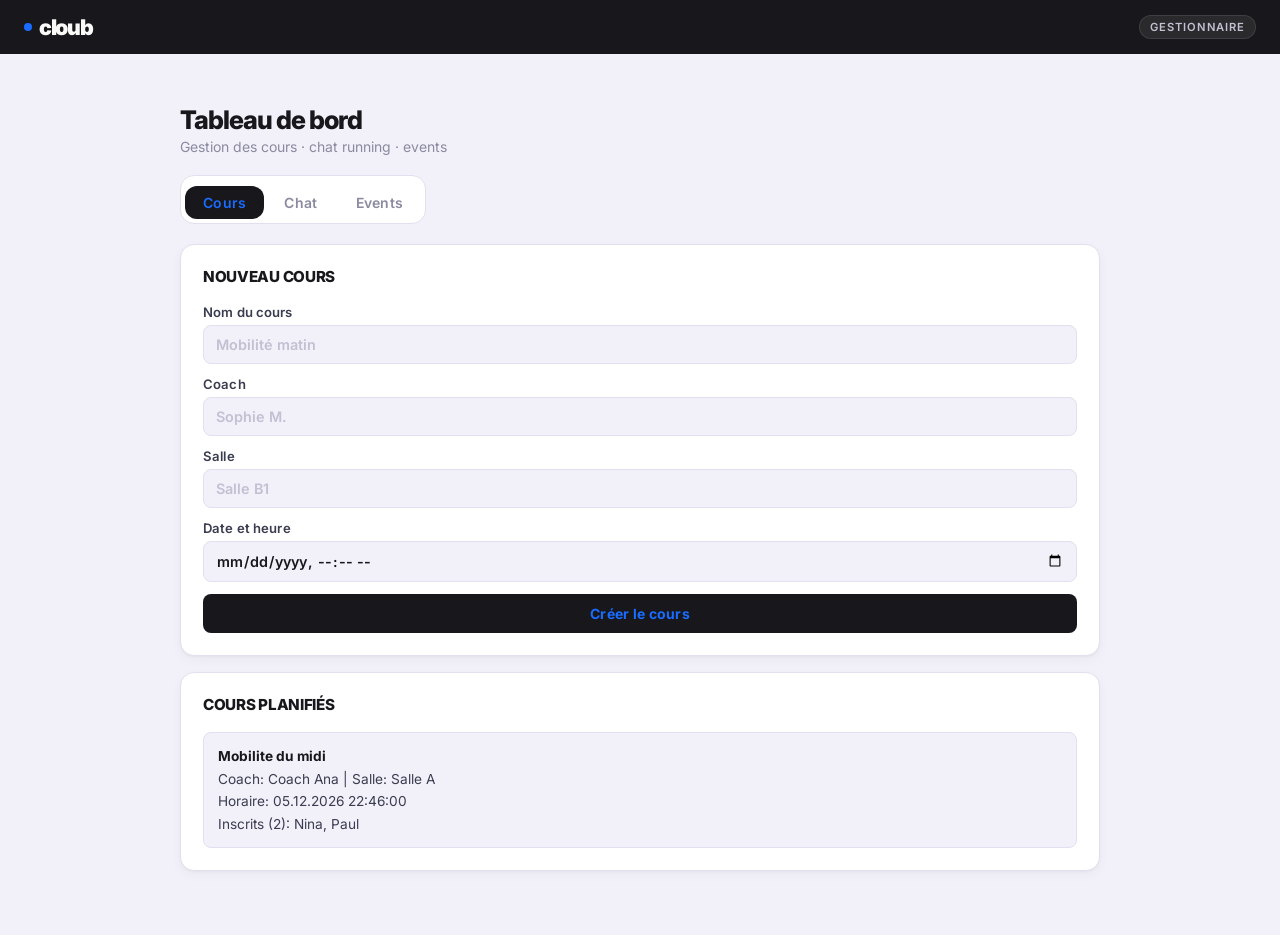
==== gestionnaire.html @ 3d4d8fb9 "feat: cloub prototype v1 — identite visuelle bleu electrique" ====
<!doctype html>
<html lang="fr">
  <head>
    <meta charset="UTF-8" />
    <meta name="viewport" content="width=device-width, initial-scale=1.0" />
    <title>cloub — gestionnaire</title>
    <link rel="preconnect" href="https://fonts.googleapis.com" />
    <link rel="preconnect" href="https://fonts.gstatic.com" crossorigin />
    <link href="https://fonts.googleapis.com/css2?family=Inter:opsz,wght@14..32,400;14..32,500;14..32,600;14..32,700;14..32,800;14..32,900&display=swap" rel="stylesheet" />
    <link rel="stylesheet" href="./styles.css" />
  </head>
  <body>

    <nav class="top-nav">
      <a class="wordmark" href="./index.html">
        <span class="wordmark-dot"></span>
        cloub
      </a>
      <span class="nav-badge">Gestionnaire</span>
    </nav>

    <div class="app">

      <header class="page-header">
        <h1>Tableau de bord</h1>
        <p>Gestion des cours · chat running · events</p>
      </header>

      <nav class="tabs" role="tablist" aria-label="Navigation principale">
        <button class="tab active" data-tab="cours" role="tab" aria-selected="true">Cours</button>
        <button class="tab" data-tab="chat" role="tab" aria-selected="false">Chat</button>
        <button class="tab" data-tab="events" role="tab" aria-selected="false">Events</button>
      </nav>

      <main>
        <section id="cours" class="panel active" role="tabpanel">
          <article class="card">
            <h2>Nouveau cours</h2>
            <form id="course-form">
              <label>
                Nom du cours
                <input type="text" id="course-title" placeholder="Mobilité matin" required />
              </label>
              <label>
                Coach
                <input type="text" id="course-coach" placeholder="Sophie M." required />
              </label>
              <label>
                Salle
                <input type="text" id="course-room" placeholder="Salle B1" required />
              </label>
              <label>
                Date et heure
                <input type="datetime-local" id="course-datetime" required />
              </label>
              <button type="submit">Créer le cours</button>
            </form>
          </article>

          <article class="card">
            <h2>Cours planifiés</h2>
            <ul id="course-list" class="list"></ul>
          </article>
        </section>

        <section id="chat" class="panel" role="tabpanel">
          <article class="card">
            <h2>Chat running</h2>
            <div id="chat-messages" class="chat-box"></div>
            <form id="chat-form" class="chat-form">
              <label>
                Prénom
                <input type="text" id="chat-author" placeholder="Sophie" required />
              </label>
              <label>
                Message
                <input type="text" id="chat-input" placeholder="Run mardi 12h ?" required />
              </label>
              <button type="submit">Envoyer</button>
            </form>
          </article>
        </section>

        <section id="events" class="panel" role="tabpanel">
          <div class="grid-two">
            <article class="card">
              <h2>Créer un event</h2>
              <form id="event-form">
                <label>
                  Titre
                  <input type="text" id="event-title" placeholder="Challenge 5 km" required />
                </label>
                <label>
                  Lieu
                  <input type="text" id="event-location" placeholder="Parc de la Planta" required />
                </label>
                <label>
                  Date
                  <input type="date" id="event-date" required />
                </label>
                <button type="submit">Ajouter l'event</button>
              </form>
            </article>

            <article class="card">
              <h2>Planning des events</h2>
              <ul id="event-list" class="list"></ul>
            </article>
          </div>
        </section>
      </main>

    </div>

    <script src="./script.js"></script>
  </body>
</html>
---- styles.css ----
@import url('https://fonts.googleapis.com/css2?family=Inter:ital,opsz,wght@0,14..32,400;0,14..32,500;0,14..32,600;0,14..32,700;0,14..32,800;0,14..32,900;1,14..32,400&display=swap');

:root {
  --c-black: #18181C;
  --c-volt: #1A6BFF;
  --c-white: #FAFAF8;
  --c-slate: #3A3C50;
  --c-mist: #F2F1F9;
  --c-purple: #7B6FFF;
  --c-stone: #C2C0D2;
  --c-surface: #FFFFFF;
  --c-border: #E2E0EF;
  --text-muted: #8A8AA0;
  --radius-sm: 8px;
  --radius-md: 14px;
  --radius-lg: 20px;
  --radius-pill: 100px;
}

* {
  box-sizing: border-box;
  margin: 0;
  padding: 0;
}

body {
  font-family: 'Inter', -apple-system, system-ui, sans-serif;
  background: var(--c-mist);
  color: var(--c-slate);
  min-height: 100vh;
  -webkit-font-smoothing: antialiased;
}

/* ── TOP NAV ─────────────────────────────────────────── */

.top-nav {
  background: var(--c-black);
  display: flex;
  align-items: center;
  justify-content: space-between;
  padding: 0 24px;
  height: 54px;
  position: sticky;
  top: 0;
  z-index: 100;
}

.wordmark {
  font-size: 1.35rem;
  font-weight: 900;
  letter-spacing: -0.06em;
  color: var(--c-white);
  text-decoration: none;
  display: flex;
  align-items: center;
  gap: 7px;
}

.wordmark-dot {
  width: 8px;
  height: 8px;
  border-radius: 50%;
  background: var(--c-volt);
  flex-shrink: 0;
}

.nav-badge {
  font-size: 0.7rem;
  font-weight: 600;
  text-transform: uppercase;
  letter-spacing: 0.08em;
  color: var(--c-stone);
  background: rgba(255,255,255,0.08);
  border: 1px solid rgba(255,255,255,0.1);
  padding: 4px 10px;
  border-radius: var(--radius-pill);
}

.nav-back {
  font-size: 0.8rem;
  font-weight: 600;
  color: var(--text-muted);
  text-decoration: none;
  display: flex;
  align-items: center;
  gap: 4px;
  transition: color 0.15s;
}

.nav-back:hover {
  color: var(--c-white);
}

/* ── APP CONTAINER ───────────────────────────────────── */

.app {
  max-width: 960px;
  margin: 0 auto;
  padding: 28px 20px 48px;
}

/* ── HERO (index page) ───────────────────────────────── */

.hero {
  background: var(--c-black);
  border-radius: var(--radius-lg);
  padding: 52px 44px;
  margin-bottom: 24px;
  position: relative;
  overflow: hidden;
}

.hero::after {
  content: '';
  position: absolute;
  bottom: -60px;
  right: -60px;
  width: 220px;
  height: 220px;
  border-radius: 50%;
  background: radial-gradient(circle, rgba(204,255,0,0.15) 0%, transparent 70%);
  pointer-events: none;
}

.hero-tagline-pre {
  font-size: 0.72rem;
  font-weight: 700;
  text-transform: uppercase;
  letter-spacing: 0.15em;
  color: var(--c-volt);
  margin-bottom: 16px;
}

.hero-wordmark {
  font-size: 4rem;
  font-weight: 900;
  letter-spacing: -0.07em;
  color: var(--c-white);
  line-height: 1;
  margin-bottom: 16px;
}

.hero-tagline {
  font-size: 0.85rem;
  font-weight: 500;
  text-transform: uppercase;
  letter-spacing: 0.1em;
  color: var(--c-stone);
}

/* ── PAGE HEADER (inner pages) ───────────────────────── */

.page-header {
  padding: 24px 0 20px;
}

.page-header h1 {
  font-size: 1.6rem;
  font-weight: 800;
  letter-spacing: -0.04em;
  color: var(--c-black);
  line-height: 1.1;
}

.page-header p {
  font-size: 0.875rem;
  color: var(--text-muted);
  margin-top: 4px;
}

/* ── SELECTOR GRID (index) ───────────────────────────── */

.selector-grid {
  display: grid;
  grid-template-columns: repeat(auto-fit, minmax(280px, 1fr));
  gap: 16px;
}

.selector-card {
  background: var(--c-surface);
  border-radius: var(--radius-lg);
  padding: 28px;
  border: 1px solid var(--c-border);
  display: flex;
  flex-direction: column;
  gap: 14px;
  transition: transform 0.18s, box-shadow 0.18s;
  cursor: pointer;
}

.selector-card:hover {
  transform: translateY(-3px);
  box-shadow: 0 12px 32px rgba(0,0,0,0.08);
}

.role-icon {
  width: 44px;
  height: 44px;
  border-radius: 12px;
  background: var(--c-mist);
  display: flex;
  align-items: center;
  justify-content: center;
  font-size: 1.4rem;
}

.selector-card h2 {
  font-size: 1.05rem;
  font-weight: 800;
  color: var(--c-black);
  letter-spacing: -0.03em;
}

.selector-card p {
  font-size: 0.85rem;
  color: var(--text-muted);
  line-height: 1.55;
  flex: 1;
}

/* ── TABS ────────────────────────────────────────────── */

.tabs {
  display: flex;
  gap: 2px;
  margin-bottom: 20px;
  background: var(--c-surface);
  border: 1px solid var(--c-border);
  padding: 4px;
  border-radius: var(--radius-md);
  width: fit-content;
}

.tab {
  border: none;
  background: transparent;
  color: var(--text-muted);
  padding: 8px 18px;
  border-radius: calc(var(--radius-md) - 2px);
  cursor: pointer;
  font: inherit;
  font-weight: 600;
  font-size: 0.875rem;
  transition: background 0.15s, color 0.15s;
}

.tab.active {
  background: var(--c-black);
  color: var(--c-volt);
}

.tab:hover:not(.active) {
  background: var(--c-mist);
  color: var(--c-slate);
}

/* ── PANELS ──────────────────────────────────────────── */

.panel {
  display: none;
}

.panel.active {
  display: block;
}

/* ── GRID ────────────────────────────────────────────── */

.grid-two {
  display: grid;
  grid-template-columns: repeat(auto-fit, minmax(280px, 1fr));
  gap: 16px;
}

/* ── CARD ────────────────────────────────────────────── */

.card {
  background: var(--c-surface);
  border-radius: var(--radius-md);
  padding: 22px;
  margin-bottom: 16px;
  border: 1px solid var(--c-border);
  box-shadow: 0 1px 2px rgba(0,0,0,0.03), 0 4px 12px rgba(0,0,0,0.04);
}

.card h2 {
  font-size: 0.95rem;
  font-weight: 800;
  color: var(--c-black);
  letter-spacing: -0.02em;
  margin-bottom: 18px;
  text-transform: uppercase;
}

/* ── FORM ────────────────────────────────────────────── */

label {
  display: block;
  margin-bottom: 12px;
  font-size: 0.82rem;
  font-weight: 600;
  color: var(--c-slate);
  letter-spacing: 0.01em;
}

input,
select {
  display: block;
  width: 100%;
  margin-top: 5px;
  padding: 10px 12px;
  border-radius: var(--radius-sm);
  border: 1.5px solid var(--c-border);
  font: inherit;
  font-size: 0.9rem;
  background: var(--c-mist);
  color: var(--c-black);
  transition: border-color 0.15s, background 0.15s;
  outline: none;
}

input:focus,
select:focus {
  border-color: var(--c-black);
  background: var(--c-white);
}

input::placeholder {
  color: var(--c-stone);
}

button {
  display: block;
  width: 100%;
  margin-top: 6px;
  padding: 11px 16px;
  border-radius: var(--radius-sm);
  border: none;
  background: var(--c-black);
  color: var(--c-volt);
  cursor: pointer;
  font: inherit;
  font-size: 0.875rem;
  font-weight: 700;
  letter-spacing: 0.02em;
  transition: opacity 0.15s;
}

button:hover {
  opacity: 0.82;
}

.link-button {
  display: inline-flex;
  align-items: center;
  gap: 6px;
  text-decoration: none;
  background: var(--c-black);
  color: var(--c-volt);
  padding: 11px 20px;
  border-radius: var(--radius-sm);
  font-weight: 700;
  font-size: 0.875rem;
  transition: opacity 0.15s;
}

.link-button:hover {
  opacity: 0.82;
}

/* ── LIST ────────────────────────────────────────────── */

.list {
  list-style: none;
  display: grid;
  gap: 8px;
}

.list li {
  border: 1px solid var(--c-border);
  border-radius: var(--radius-sm);
  padding: 12px 14px;
  background: var(--c-mist);
  font-size: 0.855rem;
  line-height: 1.65;
  color: var(--c-slate);
}

.list li strong {
  color: var(--c-black);
  font-weight: 700;
}

/* ── CHAT ────────────────────────────────────────────── */

.chat-box {
  border: 1.5px solid var(--c-border);
  background: var(--c-mist);
  border-radius: var(--radius-sm);
  min-height: 220px;
  max-height: 320px;
  overflow-y: auto;
  padding: 12px;
  margin-bottom: 12px;
  display: flex;
  flex-direction: column;
  gap: 8px;
}

.chat-message {
  background: var(--c-surface);
  border: 1px solid var(--c-border);
  border-radius: var(--radius-sm);
  padding: 10px 12px;
  font-size: 0.855rem;
  line-height: 1.5;
}

.chat-message strong {
  color: var(--c-black);
  font-weight: 700;
}

.chat-message small {
  color: var(--text-muted);
  font-size: 0.75rem;
  margin-left: 4px;
}

.chat-form {
  display: grid;
  grid-template-columns: 120px 1fr auto;
  gap: 8px;
  align-items: end;
}

.chat-form label {
  margin-bottom: 0;
}

.chat-form button {
  width: auto;
  margin-top: 0;
  padding: 10px 18px;
  white-space: nowrap;
}

/* ── RESPONSIVE ──────────────────────────────────────── */

@media (max-width: 640px) {
  .hero {
    padding: 36px 28px;
  }
  .hero-wordmark {
    font-size: 2.8rem;
  }
  .chat-form {
    grid-template-columns: 1fr;
  }
  .chat-form button {
    width: 100%;
  }
  .top-nav {
    padding: 0 16px;
  }
  .app {
    padding: 20px 16px 40px;
  }
}
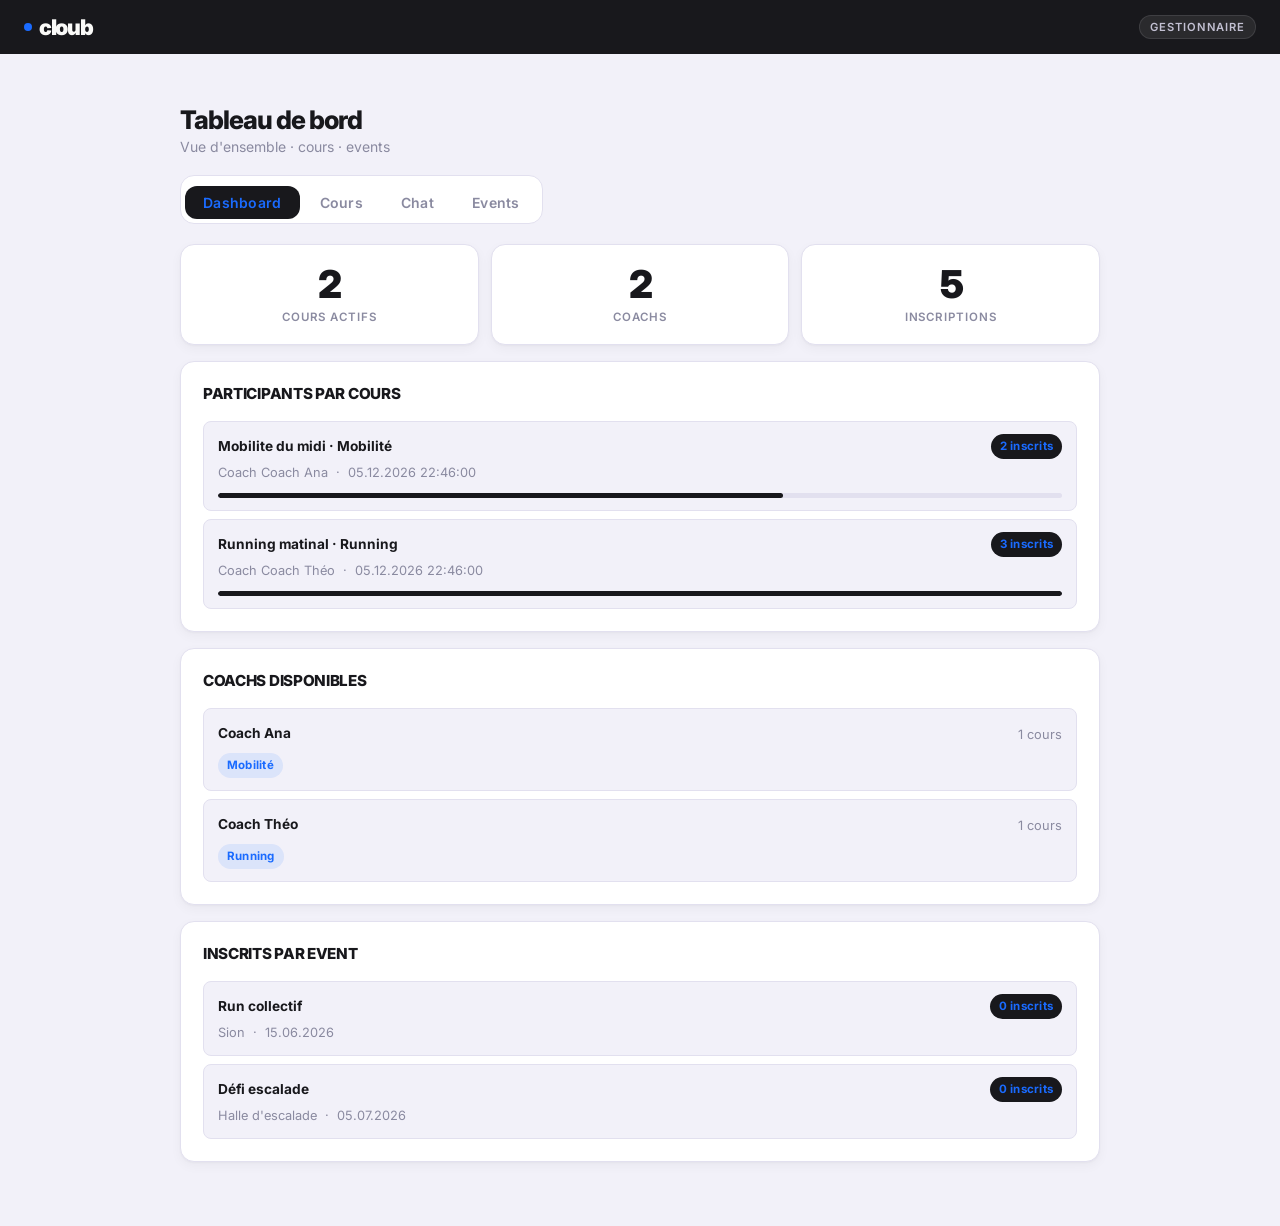
==== commit 0aa30556: "feat: dashboard gestionnaire + reorg events utilisateur" ====
--- a/gestionnaire.html
+++ b/gestionnaire.html
@@ -23,17 +23,59 @@
 
       <header class="page-header">
         <h1>Tableau de bord</h1>
-        <p>Gestion des cours · chat running · events</p>
+        <p>Vue d'ensemble · cours · events</p>
       </header>
 
       <nav class="tabs" role="tablist" aria-label="Navigation principale">
-        <button class="tab active" data-tab="cours" role="tab" aria-selected="true">Cours</button>
+        <button class="tab active" data-tab="dashboard" role="tab" aria-selected="true">Dashboard</button>
+        <button class="tab" data-tab="cours" role="tab" aria-selected="false">Cours</button>
         <button class="tab" data-tab="chat" role="tab" aria-selected="false">Chat</button>
         <button class="tab" data-tab="events" role="tab" aria-selected="false">Events</button>
       </nav>
 
       <main>
-        <section id="cours" class="panel active" role="tabpanel">
+
+        <!-- TABLEAU DE BORD -->
+        <section id="dashboard" class="panel active" role="tabpanel">
+
+          <!-- Stats résumé -->
+          <div class="stats-grid">
+            <div class="stat-card">
+              <div class="stat-number" id="stat-courses">0</div>
+              <div class="stat-label">Cours actifs</div>
+            </div>
+            <div class="stat-card">
+              <div class="stat-number" id="stat-coaches">0</div>
+              <div class="stat-label">Coachs</div>
+            </div>
+            <div class="stat-card">
+              <div class="stat-number" id="stat-participants">0</div>
+              <div class="stat-label">Inscriptions</div>
+            </div>
+          </div>
+
+          <!-- Participants par cours -->
+          <article class="card">
+            <h2>Participants par cours</h2>
+            <ul id="dash-courses" class="list"></ul>
+          </article>
+
+          <!-- Coachs disponibles -->
+          <article class="card">
+            <h2>Coachs disponibles</h2>
+            <ul id="dash-coaches" class="list"></ul>
+          </article>
+
+          <!-- Events -->
+          <article class="card">
+            <h2>Inscrits par event</h2>
+            <ul id="dash-events" class="list"></ul>
+          </article>
+
+        </section>
+
+        <!-- COURS -->
+        <section id="cours" class="panel" role="tabpanel">
           <article class="card">
             <h2>Nouveau cours</h2>
             <form id="course-form">
@@ -44,6 +86,22 @@
               <label>
                 Coach
                 <input type="text" id="course-coach" placeholder="Sophie M." required />
+              </label>
+              <label>
+                Discipline / Sport
+                <select id="course-discipline" required>
+                  <option value="">Choisir une discipline...</option>
+                  <option value="Running">Running</option>
+                  <option value="Yoga">Yoga</option>
+                  <option value="HIIT">HIIT</option>
+                  <option value="Pilates">Pilates</option>
+                  <option value="Mobilité">Mobilité</option>
+                  <option value="Natation">Natation</option>
+                  <option value="Cyclisme">Cyclisme</option>
+                  <option value="Méditation">Méditation</option>
+                  <option value="Force">Force</option>
+                  <option value="Autre">Autre</option>
+                </select>
               </label>
               <label>
                 Salle
@@ -63,6 +121,7 @@
           </article>
         </section>
 
+        <!-- CHAT -->
         <section id="chat" class="panel" role="tabpanel">
           <article class="card">
             <h2>Chat running</h2>
@@ -81,6 +140,7 @@
           </article>
         </section>
 
+        <!-- EVENTS -->
         <section id="events" class="panel" role="tabpanel">
           <div class="grid-two">
             <article class="card">
@@ -108,10 +168,10 @@
             </article>
           </div>
         </section>
+
       </main>
-
     </div>
 
-    <script src="./script.js"></script>
+    <script src="./script.js?v=2"></script>
   </body>
 </html>
--- a/styles.css
+++ b/styles.css
@@ -445,6 +445,103 @@
   white-space: nowrap;
 }
 
+/* ── STATS GRID (dashboard) ──────────────────────────── */
+
+.stats-grid {
+  display: grid;
+  grid-template-columns: repeat(3, 1fr);
+  gap: 12px;
+  margin-bottom: 16px;
+}
+
+.stat-card {
+  background: var(--c-surface);
+  border-radius: var(--radius-md);
+  padding: 20px 16px;
+  border: 1px solid var(--c-border);
+  text-align: center;
+  box-shadow: 0 1px 2px rgba(0,0,0,0.03), 0 4px 12px rgba(0,0,0,0.04);
+}
+
+.stat-number {
+  font-size: 2.4rem;
+  font-weight: 900;
+  letter-spacing: -0.05em;
+  color: var(--c-black);
+  line-height: 1;
+  margin-bottom: 6px;
+}
+
+.stat-label {
+  font-size: 0.72rem;
+  font-weight: 600;
+  text-transform: uppercase;
+  letter-spacing: 0.08em;
+  color: var(--text-muted);
+}
+
+/* ── BADGE ───────────────────────────────────────────── */
+
+.badge {
+  display: inline-flex;
+  align-items: center;
+  padding: 3px 9px;
+  border-radius: var(--radius-pill);
+  font-size: 0.72rem;
+  font-weight: 700;
+  letter-spacing: 0.02em;
+  white-space: nowrap;
+}
+
+.badge-solid {
+  background: var(--c-black);
+  color: var(--c-volt);
+}
+
+.badge-outline {
+  background: rgba(26, 107, 255, 0.1);
+  color: var(--c-volt);
+}
+
+/* ── PROGRESS BAR ────────────────────────────────────── */
+
+.bar-track {
+  height: 5px;
+  background: var(--c-border);
+  border-radius: var(--radius-pill);
+  margin-top: 10px;
+  overflow: hidden;
+}
+
+.bar-fill {
+  height: 100%;
+  background: var(--c-black);
+  border-radius: var(--radius-pill);
+  transition: width 0.5s ease;
+}
+
+/* ── DASH HELPERS ────────────────────────────────────── */
+
+.dash-row {
+  display: flex;
+  justify-content: space-between;
+  align-items: center;
+  gap: 8px;
+}
+
+.dash-sub {
+  font-size: 0.8rem;
+  color: var(--text-muted);
+  margin-top: 3px;
+}
+
+.tag-group {
+  display: flex;
+  flex-wrap: wrap;
+  gap: 5px;
+  margin-top: 8px;
+}
+
 /* ── RESPONSIVE ──────────────────────────────────────── */
 
 @media (max-width: 640px) {
@@ -466,4 +563,7 @@
   .app {
     padding: 20px 16px 40px;
   }
-}
+  .stats-grid {
+    grid-template-columns: repeat(2, 1fr);
+  }
+}
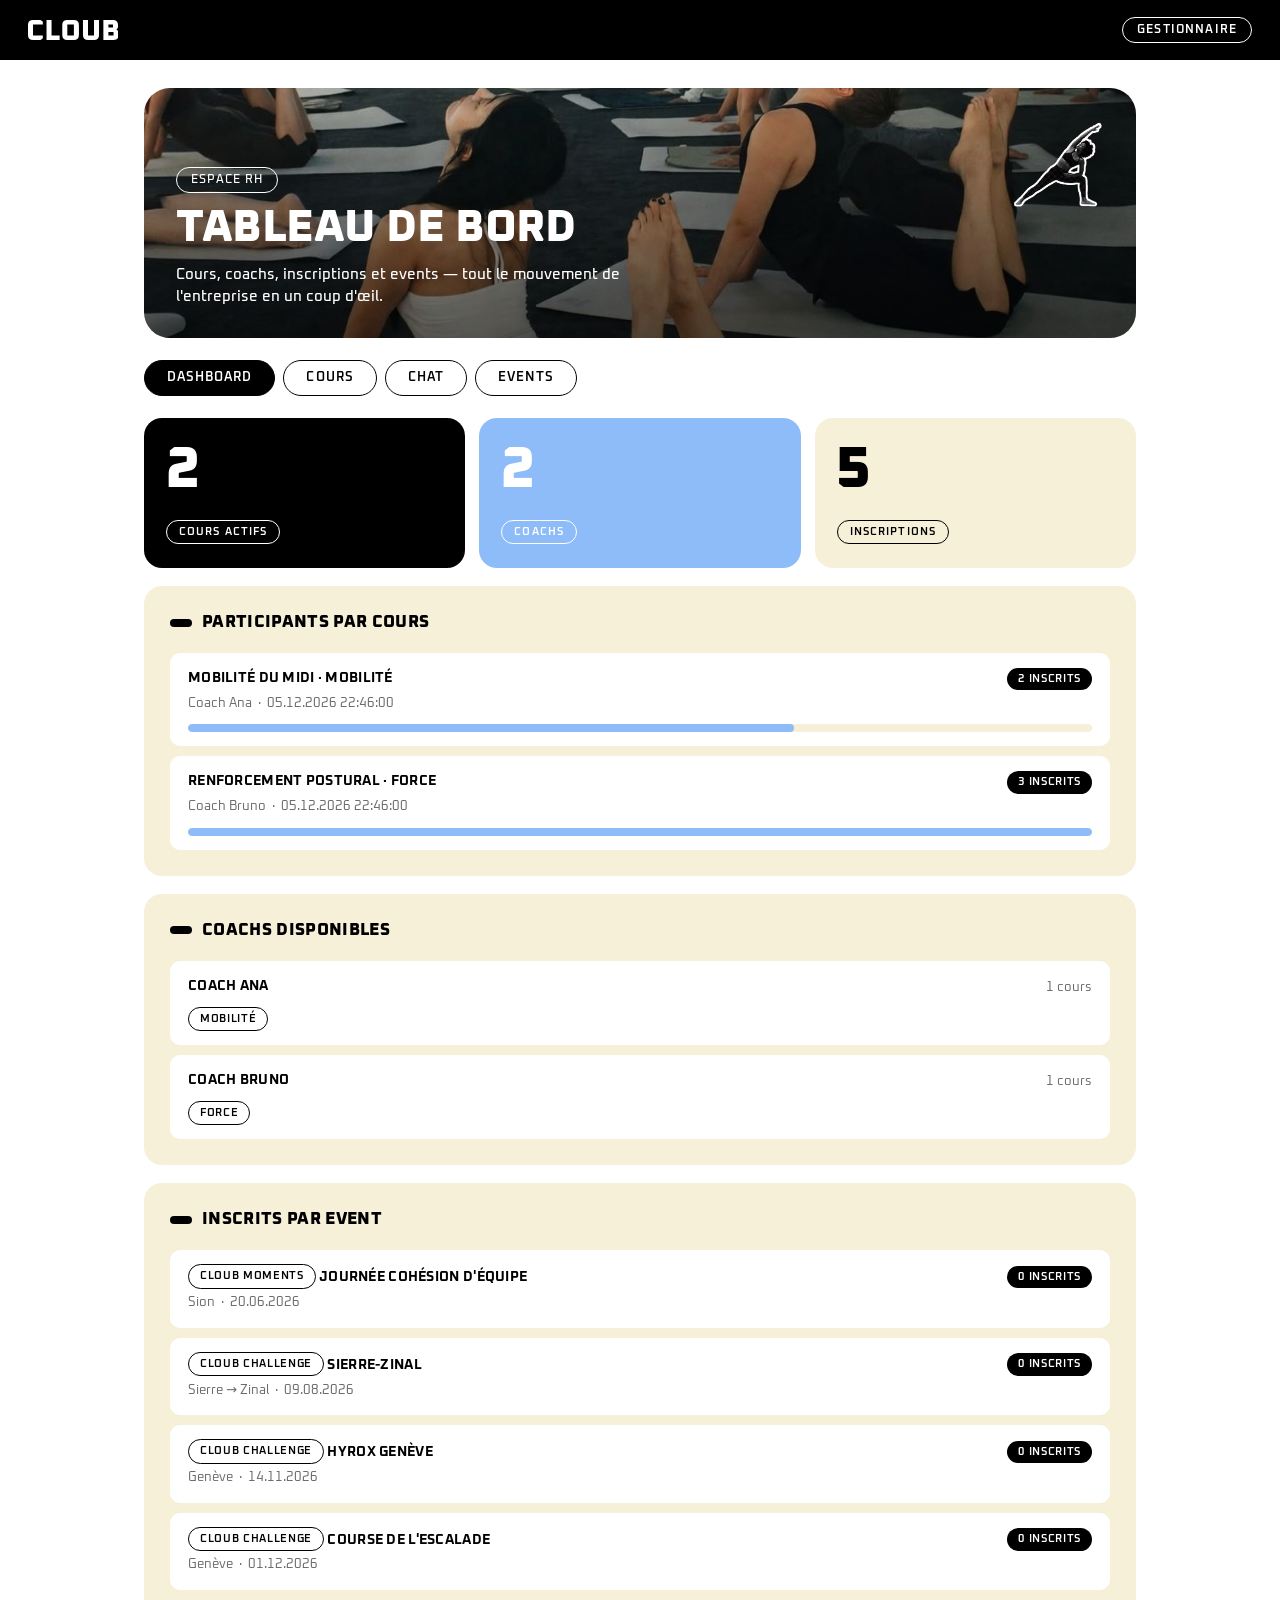
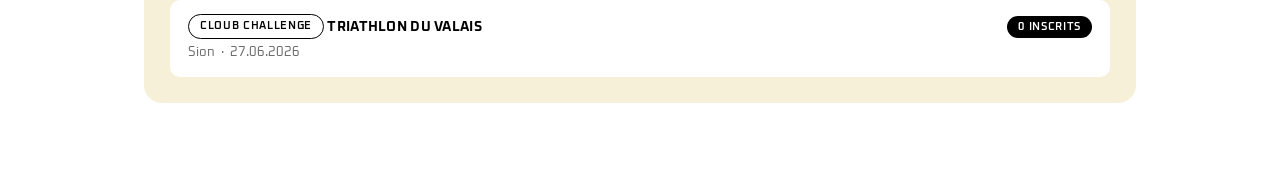
==== commit 6416179b: "feat: identité visuelle officielle Cloub + chat natation - logo SVG, typo Oxanium (locale), palette " ====
--- a/gestionnaire.html
+++ b/gestionnaire.html
@@ -3,27 +3,24 @@
   <head>
     <meta charset="UTF-8" />
     <meta name="viewport" content="width=device-width, initial-scale=1.0" />
-    <title>cloub — gestionnaire</title>
-    <link rel="preconnect" href="https://fonts.googleapis.com" />
-    <link rel="preconnect" href="https://fonts.gstatic.com" crossorigin />
-    <link href="https://fonts.googleapis.com/css2?family=Inter:opsz,wght@14..32,400;14..32,500;14..32,600;14..32,700;14..32,800;14..32,900&display=swap" rel="stylesheet" />
-    <link rel="stylesheet" href="./styles.css" />
+    <title>Cloub — gestionnaire</title>
+    <link rel="icon" href="./assets/logo-noir.svg" />
+    <link rel="stylesheet" href="./styles.css?v=4" />
   </head>
   <body>
 
     <nav class="top-nav">
-      <a class="wordmark" href="./index.html">
-        <span class="wordmark-dot"></span>
-        cloub
-      </a>
+      <a class="wordmark" href="./index.html"><img src="./assets/logo-blanc.svg" alt="Cloub" /></a>
       <span class="nav-badge">Gestionnaire</span>
     </nav>
 
     <div class="app">
 
-      <header class="page-header">
+      <header class="page-banner banner-admin">
+        <img class="banner-sticker" src="./assets/stickers/yoga.png" alt="" />
+        <div class="bubbles"><span class="bubble">Espace RH</span></div>
         <h1>Tableau de bord</h1>
-        <p>Vue d'ensemble · cours · events</p>
+        <p>Cours, coachs, inscriptions et events — tout le mouvement de l'entreprise en un coup d'œil.</p>
       </header>
 
       <nav class="tabs" role="tablist" aria-label="Navigation principale">
@@ -124,7 +121,11 @@
         <!-- CHAT -->
         <section id="chat" class="panel" role="tabpanel">
           <article class="card">
-            <h2>Chat running</h2>
+            <h2><span id="chat-title">Chat running</span></h2>
+            <div class="channel-switch" role="tablist" aria-label="Canaux du chat">
+              <button type="button" class="channel active" data-channel="running">Running</button>
+              <button type="button" class="channel" data-channel="natation">Natation</button>
+            </div>
             <div id="chat-messages" class="chat-box"></div>
             <form id="chat-form" class="chat-form">
               <label>
@@ -148,7 +149,15 @@
               <form id="event-form">
                 <label>
                   Titre
-                  <input type="text" id="event-title" placeholder="Challenge 5 km" required />
+                  <input type="text" id="event-title" placeholder="Sierre-Zinal" required />
+                </label>
+                <label>
+                  Type
+                  <select id="event-type" required>
+                    <option value="">Choisir un type...</option>
+                    <option value="Cloub Moments">Cloub Moments (événement d'équipe)</option>
+                    <option value="Cloub Challenge">Cloub Challenge (objectif course)</option>
+                  </select>
                 </label>
                 <label>
                   Lieu
@@ -172,6 +181,6 @@
       </main>
     </div>
 
-    <script src="./script.js?v=2"></script>
+    <script src="./script.js?v=4"></script>
   </body>
 </html>
--- a/styles.css
+++ b/styles.css
@@ -1,20 +1,27 @@
-@import url('https://fonts.googleapis.com/css2?family=Inter:ital,opsz,wght@0,14..32,400;0,14..32,500;0,14..32,600;0,14..32,700;0,14..32,800;0,14..32,900;1,14..32,400&display=swap');
+/* ── TYPO : Oxanium (charte Cloub, fichiers locaux → marche hors ligne) ── */
+
+@font-face { font-family: 'Oxanium'; src: url('./assets/fonts/Oxanium-Regular.ttf') format('truetype'); font-weight: 400; font-display: swap; }
+@font-face { font-family: 'Oxanium'; src: url('./assets/fonts/Oxanium-Medium.ttf') format('truetype'); font-weight: 500; font-display: swap; }
+@font-face { font-family: 'Oxanium'; src: url('./assets/fonts/Oxanium-SemiBold.ttf') format('truetype'); font-weight: 600; font-display: swap; }
+@font-face { font-family: 'Oxanium'; src: url('./assets/fonts/Oxanium-Bold.ttf') format('truetype'); font-weight: 700; font-display: swap; }
+@font-face { font-family: 'Oxanium'; src: url('./assets/fonts/Oxanium-ExtraBold.ttf') format('truetype'); font-weight: 800; font-display: swap; }
 
 :root {
-  --c-black: #18181C;
-  --c-volt: #1A6BFF;
-  --c-white: #FAFAF8;
-  --c-slate: #3A3C50;
-  --c-mist: #F2F1F9;
-  --c-purple: #7B6FFF;
-  --c-stone: #C2C0D2;
-  --c-surface: #FFFFFF;
-  --c-border: #E2E0EF;
-  --text-muted: #8A8AA0;
-  --radius-sm: 8px;
-  --radius-md: 14px;
-  --radius-lg: 20px;
-  --radius-pill: 100px;
+  /* Palette officielle — Livrables_Couleurs.pdf */
+  --c-black: #000000;
+  --c-white: #FFFFFF;
+  --c-blue: #8EBCF9;
+  --c-beige: #F6F0D9;
+
+  /* Dérivés techniques */
+  --c-line: rgba(0, 0, 0, 0.14);
+  --c-line-strong: #000000;
+  --text-muted: rgba(0, 0, 0, 0.58);
+
+  --radius-sm: 10px;
+  --radius-md: 18px;
+  --radius-lg: 26px;
+  --radius-pill: 999px;
 }
 
 * {
@@ -24,13 +31,16 @@
 }
 
 body {
-  font-family: 'Inter', -apple-system, system-ui, sans-serif;
-  background: var(--c-mist);
-  color: var(--c-slate);
+  font-family: 'Oxanium', system-ui, sans-serif;
+  font-weight: 400;
+  background: var(--c-white);
+  color: var(--c-black);
   min-height: 100vh;
   -webkit-font-smoothing: antialiased;
 }
 
+img { display: block; max-width: 100%; }
+
 /* ── TOP NAV ─────────────────────────────────────────── */
 
 .top-nav {
@@ -38,334 +48,449 @@
   display: flex;
   align-items: center;
   justify-content: space-between;
-  padding: 0 24px;
-  height: 54px;
+  padding: 0 28px;
+  height: 60px;
   position: sticky;
   top: 0;
   z-index: 100;
 }
 
-.wordmark {
-  font-size: 1.35rem;
-  font-weight: 900;
-  letter-spacing: -0.06em;
-  color: var(--c-white);
-  text-decoration: none;
-  display: flex;
+.wordmark { display: flex; align-items: center; }
+.wordmark img { height: 20px; width: auto; }
+
+.nav-badge {
+  font-size: 0.72rem;
+  font-weight: 600;
+  text-transform: uppercase;
+  letter-spacing: 0.1em;
+  color: var(--c-white);
+  border: 1.5px solid var(--c-white);
+  padding: 5px 14px;
+  border-radius: var(--radius-pill);
+}
+
+/* ── APP CONTAINER ───────────────────────────────────── */
+
+.app {
+  max-width: 1040px;
+  margin: 0 auto;
+  padding: 28px 24px 64px;
+}
+
+/* ── BULLE CLOUB (élément graphique signature) ───────── */
+
+.bubbles {
+  display: flex;
+  flex-wrap: wrap;
+  gap: 8px;
+}
+
+.bubble {
+  display: inline-flex;
   align-items: center;
-  gap: 7px;
-}
-
-.wordmark-dot {
-  width: 8px;
+  gap: 8px;
+  border: 1.5px solid currentColor;
+  border-radius: var(--radius-pill);
+  padding: 5px 14px;
+  font-size: 0.74rem;
+  font-weight: 500;
+  text-transform: uppercase;
+  letter-spacing: 0.08em;
+  white-space: nowrap;
+}
+
+.bubble-fill {
+  background: var(--c-white);
+  color: var(--c-black);
+  border-color: var(--c-white);
+}
+
+.bubble-dash {
+  display: inline-block;
+  width: 26px;
   height: 8px;
-  border-radius: 50%;
-  background: var(--c-volt);
-  flex-shrink: 0;
-}
-
-.nav-badge {
-  font-size: 0.7rem;
-  font-weight: 600;
-  text-transform: uppercase;
-  letter-spacing: 0.08em;
-  color: var(--c-stone);
-  background: rgba(255,255,255,0.08);
-  border: 1px solid rgba(255,255,255,0.1);
-  padding: 4px 10px;
-  border-radius: var(--radius-pill);
-}
-
-.nav-back {
-  font-size: 0.8rem;
-  font-weight: 600;
-  color: var(--text-muted);
-  text-decoration: none;
-  display: flex;
+  border-radius: var(--radius-pill);
+  background: currentColor;
+}
+
+/* ── HERO (index) ────────────────────────────────────── */
+
+.hero {
+  position: relative;
+  min-height: 520px;
+  border-radius: var(--radius-lg);
+  overflow: hidden;
+  background: var(--c-black) url('./assets/img/hero.jpg') center 35% / cover no-repeat;
+  color: var(--c-white);
+  display: flex;
+  flex-direction: column;
   align-items: center;
-  gap: 4px;
-  transition: color 0.15s;
-}
-
-.nav-back:hover {
-  color: var(--c-white);
-}
-
-/* ── APP CONTAINER ───────────────────────────────────── */
-
-.app {
-  max-width: 960px;
-  margin: 0 auto;
-  padding: 28px 20px 48px;
-}
-
-/* ── HERO (index page) ───────────────────────────────── */
-
-.hero {
-  background: var(--c-black);
-  border-radius: var(--radius-lg);
-  padding: 52px 44px;
-  margin-bottom: 24px;
-  position: relative;
-  overflow: hidden;
-}
-
-.hero::after {
+  justify-content: center;
+  text-align: center;
+  padding: 56px 32px;
+  margin-bottom: 20px;
+}
+
+.hero::before {
   content: '';
   position: absolute;
-  bottom: -60px;
-  right: -60px;
-  width: 220px;
-  height: 220px;
-  border-radius: 50%;
-  background: radial-gradient(circle, rgba(204,255,0,0.15) 0%, transparent 70%);
-  pointer-events: none;
-}
-
-.hero-tagline-pre {
-  font-size: 0.72rem;
-  font-weight: 700;
-  text-transform: uppercase;
-  letter-spacing: 0.15em;
-  color: var(--c-volt);
-  margin-bottom: 16px;
-}
-
-.hero-wordmark {
-  font-size: 4rem;
-  font-weight: 900;
-  letter-spacing: -0.07em;
-  color: var(--c-white);
-  line-height: 1;
-  margin-bottom: 16px;
-}
-
-.hero-tagline {
-  font-size: 0.85rem;
+  inset: 0;
+  background: linear-gradient(180deg, rgba(0,0,0,0.25) 0%, rgba(0,0,0,0.55) 100%);
+}
+
+.hero > * { position: relative; }
+
+.hero-top {
+  position: absolute;
+  top: 26px;
+  left: 28px;
+  right: 28px;
+  display: flex;
+  justify-content: space-between;
+  font-size: 0.74rem;
   font-weight: 500;
   text-transform: uppercase;
   letter-spacing: 0.1em;
-  color: var(--c-stone);
-}
-
-/* ── PAGE HEADER (inner pages) ───────────────────────── */
-
-.page-header {
-  padding: 24px 0 20px;
-}
-
-.page-header h1 {
-  font-size: 1.6rem;
-  font-weight: 800;
-  letter-spacing: -0.04em;
-  color: var(--c-black);
-  line-height: 1.1;
-}
-
-.page-header p {
-  font-size: 0.875rem;
-  color: var(--text-muted);
-  margin-top: 4px;
+}
+
+.hero-logo {
+  width: min(520px, 78%);
+  margin-bottom: 30px;
+}
+
+.hero-slogan {
+  display: inline-flex;
+  align-items: center;
+  gap: 12px;
+  font-size: 0.9rem;
+  font-weight: 600;
+  text-transform: uppercase;
+  letter-spacing: 0.08em;
+  margin-bottom: 8px;
+}
+
+.hero-slogan-sub {
+  font-size: 0.9rem;
+  font-weight: 600;
+  text-transform: uppercase;
+  letter-spacing: 0.08em;
+  margin-bottom: 34px;
+  padding-left: 160px;
+}
+
+.hero .bubbles {
+  position: absolute;
+  bottom: 26px;
+  left: 28px;
+  right: 28px;
+  justify-content: center;
+}
+
+.hero-sticker {
+  position: absolute !important;
+  right: 5%;
+  top: 18%;
+  width: 120px;
+  transform: rotate(6deg);
+  filter: drop-shadow(0 8px 20px rgba(0,0,0,0.35));
 }
 
 /* ── SELECTOR GRID (index) ───────────────────────────── */
 
 .selector-grid {
   display: grid;
-  grid-template-columns: repeat(auto-fit, minmax(280px, 1fr));
-  gap: 16px;
+  grid-template-columns: repeat(auto-fit, minmax(300px, 1fr));
+  gap: 20px;
 }
 
 .selector-card {
-  background: var(--c-surface);
   border-radius: var(--radius-lg);
-  padding: 28px;
-  border: 1px solid var(--c-border);
+  overflow: hidden;
   display: flex;
   flex-direction: column;
+  text-decoration: none;
+  color: inherit;
+  transition: transform 0.2s ease, box-shadow 0.2s ease;
+}
+
+.selector-card:hover {
+  transform: translateY(-4px);
+  box-shadow: 0 18px 40px rgba(0,0,0,0.14);
+}
+
+.selector-card.is-blue  { background: var(--c-blue);  color: var(--c-white); }
+.selector-card.is-beige { background: var(--c-beige); color: var(--c-black); }
+
+.selector-photo {
+  position: relative;
+  height: 230px;
+  background-size: cover;
+  background-position: center;
+}
+
+.selector-photo img {
+  position: absolute;
+  right: 18px;
+  bottom: -34px;
+  width: 92px;
+  filter: drop-shadow(0 6px 14px rgba(0,0,0,0.25));
+}
+
+.selector-body {
+  padding: 26px 26px 28px;
+  display: flex;
+  flex-direction: column;
+  gap: 12px;
+  flex: 1;
+}
+
+.selector-body .kicker {
+  font-size: 0.72rem;
+  font-weight: 600;
+  text-transform: uppercase;
+  letter-spacing: 0.12em;
+  opacity: 0.8;
+}
+
+.selector-body h2 {
+  font-size: 1.9rem;
+  font-weight: 800;
+  text-transform: uppercase;
+  letter-spacing: -0.01em;
+  line-height: 1;
+}
+
+.selector-body p {
+  font-size: 0.95rem;
+  line-height: 1.5;
+  flex: 1;
+}
+
+.selector-cta {
+  align-self: flex-start;
+  margin-top: 6px;
+}
+
+/* ── PAGE BANNER (pages internes) ────────────────────── */
+
+.page-banner {
+  position: relative;
+  border-radius: var(--radius-lg);
+  overflow: hidden;
+  min-height: 250px;
+  background-color: var(--c-black);
+  background-size: cover;
+  background-position: center;
+  color: var(--c-white);
+  padding: 30px 32px;
+  display: flex;
+  flex-direction: column;
+  justify-content: flex-end;
   gap: 14px;
-  transition: transform 0.18s, box-shadow 0.18s;
-  cursor: pointer;
-}
-
-.selector-card:hover {
-  transform: translateY(-3px);
-  box-shadow: 0 12px 32px rgba(0,0,0,0.08);
-}
-
-.role-icon {
-  width: 44px;
-  height: 44px;
-  border-radius: 12px;
-  background: var(--c-mist);
-  display: flex;
-  align-items: center;
-  justify-content: center;
-  font-size: 1.4rem;
-}
-
-.selector-card h2 {
-  font-size: 1.05rem;
+  margin-bottom: 22px;
+}
+
+.page-banner::before {
+  content: '';
+  position: absolute;
+  inset: 0;
+  background: linear-gradient(180deg, rgba(0,0,0,0.05) 0%, rgba(0,0,0,0.6) 100%);
+}
+
+.page-banner > * { position: relative; }
+
+.page-banner h1 {
+  font-size: 2.8rem;
   font-weight: 800;
+  text-transform: uppercase;
+  letter-spacing: -0.01em;
+  line-height: 0.95;
+}
+
+.page-banner p {
+  font-size: 0.95rem;
+  font-weight: 500;
+  max-width: 520px;
+  line-height: 1.45;
+}
+
+.banner-user  { background-image: url('./assets/img/banner-user.jpg');  background-position: center 40%; }
+.banner-admin { background-image: url('./assets/img/banner-admin.jpg'); background-position: center 55%; }
+
+.banner-sticker {
+  position: absolute !important;
+  right: 28px;
+  top: 22px;
+  width: 96px;
+  filter: drop-shadow(0 6px 16px rgba(0,0,0,0.35));
+}
+
+/* ── TABS ────────────────────────────────────────────── */
+
+.tabs {
+  display: flex;
+  flex-wrap: wrap;
+  gap: 8px;
+  margin-bottom: 22px;
+}
+
+.tab {
+  border: 1.5px solid var(--c-black);
+  background: var(--c-white);
   color: var(--c-black);
-  letter-spacing: -0.03em;
-}
-
-.selector-card p {
-  font-size: 0.85rem;
-  color: var(--text-muted);
-  line-height: 1.55;
-  flex: 1;
-}
-
-/* ── TABS ────────────────────────────────────────────── */
-
-.tabs {
-  display: flex;
-  gap: 2px;
-  margin-bottom: 20px;
-  background: var(--c-surface);
-  border: 1px solid var(--c-border);
-  padding: 4px;
-  border-radius: var(--radius-md);
-  width: fit-content;
-}
-
-.tab {
-  border: none;
-  background: transparent;
-  color: var(--text-muted);
-  padding: 8px 18px;
-  border-radius: calc(var(--radius-md) - 2px);
+  padding: 9px 22px;
+  border-radius: var(--radius-pill);
   cursor: pointer;
   font: inherit;
   font-weight: 600;
-  font-size: 0.875rem;
+  font-size: 0.82rem;
+  text-transform: uppercase;
+  letter-spacing: 0.08em;
+  width: auto;
+  margin: 0;
   transition: background 0.15s, color 0.15s;
 }
 
 .tab.active {
   background: var(--c-black);
-  color: var(--c-volt);
+  color: var(--c-white);
 }
 
 .tab:hover:not(.active) {
-  background: var(--c-mist);
-  color: var(--c-slate);
+  background: var(--c-beige);
+  opacity: 1;
 }
 
 /* ── PANELS ──────────────────────────────────────────── */
 
-.panel {
-  display: none;
-}
-
-.panel.active {
-  display: block;
+.panel { display: none; }
+.panel.active { display: block; animation: fadeUp 0.25s ease; }
+
+@keyframes fadeUp {
+  from { opacity: 0; transform: translateY(6px); }
+  to   { opacity: 1; transform: none; }
 }
 
 /* ── GRID ────────────────────────────────────────────── */
 
 .grid-two {
   display: grid;
-  grid-template-columns: repeat(auto-fit, minmax(280px, 1fr));
-  gap: 16px;
+  grid-template-columns: repeat(auto-fit, minmax(300px, 1fr));
+  gap: 18px;
+  align-items: start;
 }
 
 /* ── CARD ────────────────────────────────────────────── */
 
 .card {
-  background: var(--c-surface);
+  background: var(--c-beige);
   border-radius: var(--radius-md);
-  padding: 22px;
-  margin-bottom: 16px;
-  border: 1px solid var(--c-border);
-  box-shadow: 0 1px 2px rgba(0,0,0,0.03), 0 4px 12px rgba(0,0,0,0.04);
+  padding: 26px;
+  margin-bottom: 18px;
 }
 
 .card h2 {
-  font-size: 0.95rem;
+  font-size: 1.05rem;
   font-weight: 800;
-  color: var(--c-black);
-  letter-spacing: -0.02em;
-  margin-bottom: 18px;
-  text-transform: uppercase;
-}
+  text-transform: uppercase;
+  letter-spacing: 0.02em;
+  margin-bottom: 20px;
+  display: flex;
+  align-items: center;
+  gap: 10px;
+}
+
+.card h2::before {
+  content: '';
+  width: 22px;
+  height: 8px;
+  border-radius: var(--radius-pill);
+  background: var(--c-black);
+  flex-shrink: 0;
+}
+
+.card.is-black { background: var(--c-black); color: var(--c-white); }
+.card.is-black h2::before { background: var(--c-white); }
 
 /* ── FORM ────────────────────────────────────────────── */
 
 label {
   display: block;
-  margin-bottom: 12px;
-  font-size: 0.82rem;
+  margin-bottom: 14px;
+  font-size: 0.74rem;
   font-weight: 600;
-  color: var(--c-slate);
-  letter-spacing: 0.01em;
+  text-transform: uppercase;
+  letter-spacing: 0.08em;
 }
 
 input,
 select {
   display: block;
   width: 100%;
-  margin-top: 5px;
-  padding: 10px 12px;
-  border-radius: var(--radius-sm);
-  border: 1.5px solid var(--c-border);
+  margin-top: 6px;
+  padding: 11px 16px;
+  border-radius: var(--radius-pill);
+  border: 1.5px solid var(--c-line);
   font: inherit;
-  font-size: 0.9rem;
-  background: var(--c-mist);
+  font-size: 0.95rem;
+  text-transform: none;
+  letter-spacing: 0;
+  background: var(--c-white);
   color: var(--c-black);
-  transition: border-color 0.15s, background 0.15s;
+  transition: border-color 0.15s, box-shadow 0.15s;
   outline: none;
+  appearance: none;
+}
+
+select {
+  background-image: url("data:image/svg+xml,%3Csvg xmlns='http://www.w3.org/2000/svg' width='12' height='8' viewBox='0 0 12 8'%3E%3Cpath d='M1 1l5 5 5-5' stroke='black' stroke-width='2' fill='none'/%3E%3C/svg%3E");
+  background-repeat: no-repeat;
+  background-position: right 16px center;
+  padding-right: 40px;
 }
 
 input:focus,
 select:focus {
   border-color: var(--c-black);
-  background: var(--c-white);
-}
-
-input::placeholder {
-  color: var(--c-stone);
-}
+  box-shadow: 0 0 0 3px rgba(142, 188, 249, 0.55);
+}
+
+input::placeholder { color: rgba(0,0,0,0.35); }
 
 button {
   display: block;
   width: 100%;
-  margin-top: 6px;
-  padding: 11px 16px;
-  border-radius: var(--radius-sm);
+  margin-top: 8px;
+  padding: 13px 20px;
+  border-radius: var(--radius-pill);
   border: none;
   background: var(--c-black);
-  color: var(--c-volt);
+  color: var(--c-white);
   cursor: pointer;
   font: inherit;
-  font-size: 0.875rem;
+  font-size: 0.85rem;
   font-weight: 700;
-  letter-spacing: 0.02em;
-  transition: opacity 0.15s;
-}
-
-button:hover {
-  opacity: 0.82;
-}
+  text-transform: uppercase;
+  letter-spacing: 0.1em;
+  transition: transform 0.15s, background 0.15s;
+}
+
+button:hover { transform: translateY(-1px); }
+button:active { transform: translateY(0); }
 
 .link-button {
   display: inline-flex;
   align-items: center;
-  gap: 6px;
+  gap: 10px;
   text-decoration: none;
   background: var(--c-black);
-  color: var(--c-volt);
-  padding: 11px 20px;
-  border-radius: var(--radius-sm);
+  color: var(--c-white);
+  padding: 12px 22px;
+  border-radius: var(--radius-pill);
   font-weight: 700;
-  font-size: 0.875rem;
-  transition: opacity 0.15s;
-}
-
-.link-button:hover {
-  opacity: 0.82;
+  font-size: 0.8rem;
+  text-transform: uppercase;
+  letter-spacing: 0.1em;
 }
 
 /* ── LIST ────────────────────────────────────────────── */
@@ -373,75 +498,104 @@
 .list {
   list-style: none;
   display: grid;
+  gap: 10px;
+}
+
+.list li {
+  border-radius: var(--radius-sm);
+  padding: 14px 18px;
+  background: var(--c-white);
+  font-size: 0.9rem;
+  line-height: 1.65;
+}
+
+.list li strong {
+  font-weight: 700;
+  text-transform: uppercase;
+  letter-spacing: 0.02em;
+}
+
+/* ── CHAT ────────────────────────────────────────────── */
+
+.channel-switch {
+  display: flex;
   gap: 8px;
-}
-
-.list li {
-  border: 1px solid var(--c-border);
+  margin-bottom: 14px;
+}
+
+.channel {
+  width: auto;
+  margin: 0;
+  padding: 6px 16px;
+  font-size: 0.72rem;
+  background: transparent;
+  color: var(--c-black);
+  border: 1.5px solid var(--c-black);
+}
+
+.channel.active {
+  background: var(--c-blue);
+  color: var(--c-white);
+  border-color: var(--c-blue);
+}
+
+.chat-box {
+  background: var(--c-white);
   border-radius: var(--radius-sm);
-  padding: 12px 14px;
-  background: var(--c-mist);
-  font-size: 0.855rem;
-  line-height: 1.65;
-  color: var(--c-slate);
-}
-
-.list li strong {
+  min-height: 240px;
+  max-height: 340px;
+  overflow-y: auto;
+  padding: 16px;
+  margin-bottom: 16px;
+  display: flex;
+  flex-direction: column;
+  gap: 10px;
+}
+
+.chat-message {
+  align-self: flex-start;
+  max-width: 80%;
+  background: var(--c-beige);
   color: var(--c-black);
+  border-radius: 18px 18px 18px 4px;
+  padding: 10px 16px;
+  font-size: 0.92rem;
+  line-height: 1.45;
+}
+
+.chat-message:nth-child(even) {
+  align-self: flex-end;
+  background: var(--c-black);
+  color: var(--c-white);
+  border-radius: 18px 18px 4px 18px;
+}
+
+.chat-message strong {
   font-weight: 700;
-}
-
-/* ── CHAT ────────────────────────────────────────────── */
-
-.chat-box {
-  border: 1.5px solid var(--c-border);
-  background: var(--c-mist);
-  border-radius: var(--radius-sm);
-  min-height: 220px;
-  max-height: 320px;
-  overflow-y: auto;
-  padding: 12px;
-  margin-bottom: 12px;
-  display: flex;
-  flex-direction: column;
-  gap: 8px;
-}
-
-.chat-message {
-  background: var(--c-surface);
-  border: 1px solid var(--c-border);
-  border-radius: var(--radius-sm);
-  padding: 10px 12px;
-  font-size: 0.855rem;
-  line-height: 1.5;
-}
-
-.chat-message strong {
-  color: var(--c-black);
-  font-weight: 700;
+  text-transform: uppercase;
+  font-size: 0.75rem;
+  letter-spacing: 0.08em;
 }
 
 .chat-message small {
-  color: var(--text-muted);
-  font-size: 0.75rem;
+  opacity: 0.65;
+  font-size: 0.72rem;
   margin-left: 4px;
 }
 
 .chat-form {
   display: grid;
-  grid-template-columns: 120px 1fr auto;
-  gap: 8px;
+  grid-template-columns: 140px 1fr auto;
+  gap: 10px;
   align-items: end;
 }
 
-.chat-form label {
-  margin-bottom: 0;
-}
+.chat-form label { margin-bottom: 0; }
 
 .chat-form button {
   width: auto;
   margin-top: 0;
-  padding: 10px 18px;
+  padding: 12px 24px;
   white-space: nowrap;
 }
 
@@ -450,64 +604,70 @@
 .stats-grid {
   display: grid;
   grid-template-columns: repeat(3, 1fr);
-  gap: 12px;
-  margin-bottom: 16px;
+  gap: 14px;
+  margin-bottom: 18px;
 }
 
 .stat-card {
-  background: var(--c-surface);
   border-radius: var(--radius-md);
-  padding: 20px 16px;
-  border: 1px solid var(--c-border);
-  text-align: center;
-  box-shadow: 0 1px 2px rgba(0,0,0,0.03), 0 4px 12px rgba(0,0,0,0.04);
-}
+  padding: 24px 22px;
+  min-height: 150px;
+  display: flex;
+  flex-direction: column;
+  justify-content: space-between;
+}
+
+.stat-card:nth-child(1) { background: var(--c-black); color: var(--c-white); }
+.stat-card:nth-child(2) { background: var(--c-blue);  color: var(--c-white); }
+.stat-card:nth-child(3) { background: var(--c-beige); color: var(--c-black); }
 
 .stat-number {
-  font-size: 2.4rem;
-  font-weight: 900;
-  letter-spacing: -0.05em;
-  color: var(--c-black);
+  font-size: 3.6rem;
+  font-weight: 800;
   line-height: 1;
-  margin-bottom: 6px;
 }
 
 .stat-label {
-  font-size: 0.72rem;
+  align-self: flex-start;
+  border: 1.5px solid currentColor;
+  border-radius: var(--radius-pill);
+  padding: 4px 12px;
+  font-size: 0.7rem;
   font-weight: 600;
   text-transform: uppercase;
-  letter-spacing: 0.08em;
-  color: var(--text-muted);
-}
-
-/* ── BADGE ───────────────────────────────────────────── */
+  letter-spacing: 0.1em;
+}
+
+/* ── BADGE (bulles) ──────────────────────────────────── */
 
 .badge {
   display: inline-flex;
   align-items: center;
-  padding: 3px 9px;
-  border-radius: var(--radius-pill);
-  font-size: 0.72rem;
-  font-weight: 700;
-  letter-spacing: 0.02em;
+  padding: 2px 11px;
+  border-radius: var(--radius-pill);
+  font-size: 0.7rem;
+  font-weight: 600;
+  text-transform: uppercase;
+  letter-spacing: 0.06em;
   white-space: nowrap;
+  vertical-align: 2px;
 }
 
 .badge-solid {
   background: var(--c-black);
-  color: var(--c-volt);
+  color: var(--c-white);
 }
 
 .badge-outline {
-  background: rgba(26, 107, 255, 0.1);
-  color: var(--c-volt);
+  border: 1.5px solid var(--c-black);
+  color: var(--c-black);
 }
 
 /* ── PROGRESS BAR ────────────────────────────────────── */
 
 .bar-track {
-  height: 5px;
-  background: var(--c-border);
+  height: 8px;
+  background: var(--c-beige);
   border-radius: var(--radius-pill);
   margin-top: 10px;
   overflow: hidden;
@@ -515,7 +675,7 @@
 
 .bar-fill {
   height: 100%;
-  background: var(--c-black);
+  background: var(--c-blue);
   border-radius: var(--radius-pill);
   transition: width 0.5s ease;
 }
@@ -530,40 +690,46 @@
 }
 
 .dash-sub {
-  font-size: 0.8rem;
+  font-size: 0.82rem;
   color: var(--text-muted);
-  margin-top: 3px;
+  margin-top: 2px;
 }
 
 .tag-group {
   display: flex;
   flex-wrap: wrap;
-  gap: 5px;
+  gap: 6px;
   margin-top: 8px;
 }
 
+/* ── FOOTER ──────────────────────────────────────────── */
+
+.foot {
+  margin-top: 36px;
+  padding-top: 18px;
+  border-top: 1px solid var(--c-line);
+  display: flex;
+  justify-content: space-between;
+  font-size: 0.78rem;
+  color: var(--text-muted);
+  text-transform: uppercase;
+  letter-spacing: 0.08em;
+}
+
 /* ── RESPONSIVE ──────────────────────────────────────── */
 
 @media (max-width: 640px) {
-  .hero {
-    padding: 36px 28px;
-  }
-  .hero-wordmark {
-    font-size: 2.8rem;
-  }
-  .chat-form {
-    grid-template-columns: 1fr;
-  }
-  .chat-form button {
-    width: 100%;
-  }
-  .top-nav {
-    padding: 0 16px;
-  }
-  .app {
-    padding: 20px 16px 40px;
-  }
-  .stats-grid {
-    grid-template-columns: repeat(2, 1fr);
-  }
-}
+  .top-nav { padding: 0 16px; }
+  .app { padding: 16px 16px 40px; }
+  .hero { min-height: 440px; padding: 80px 20px 90px; }
+  .hero-slogan-sub { padding-left: 0; }
+  .hero-sticker { width: 80px; top: 12%; }
+  .page-banner { padding: 24px 22px; min-height: 220px; }
+  .page-banner h1 { font-size: 2rem; }
+  .banner-sticker { width: 70px; }
+  .chat-form { grid-template-columns: 1fr; }
+  .chat-form button { width: 100%; }
+  .stats-grid { grid-template-columns: 1fr 1fr; }
+  .stat-card:nth-child(3) { grid-column: span 2; }
+  .stat-number { font-size: 2.8rem; }
+}
